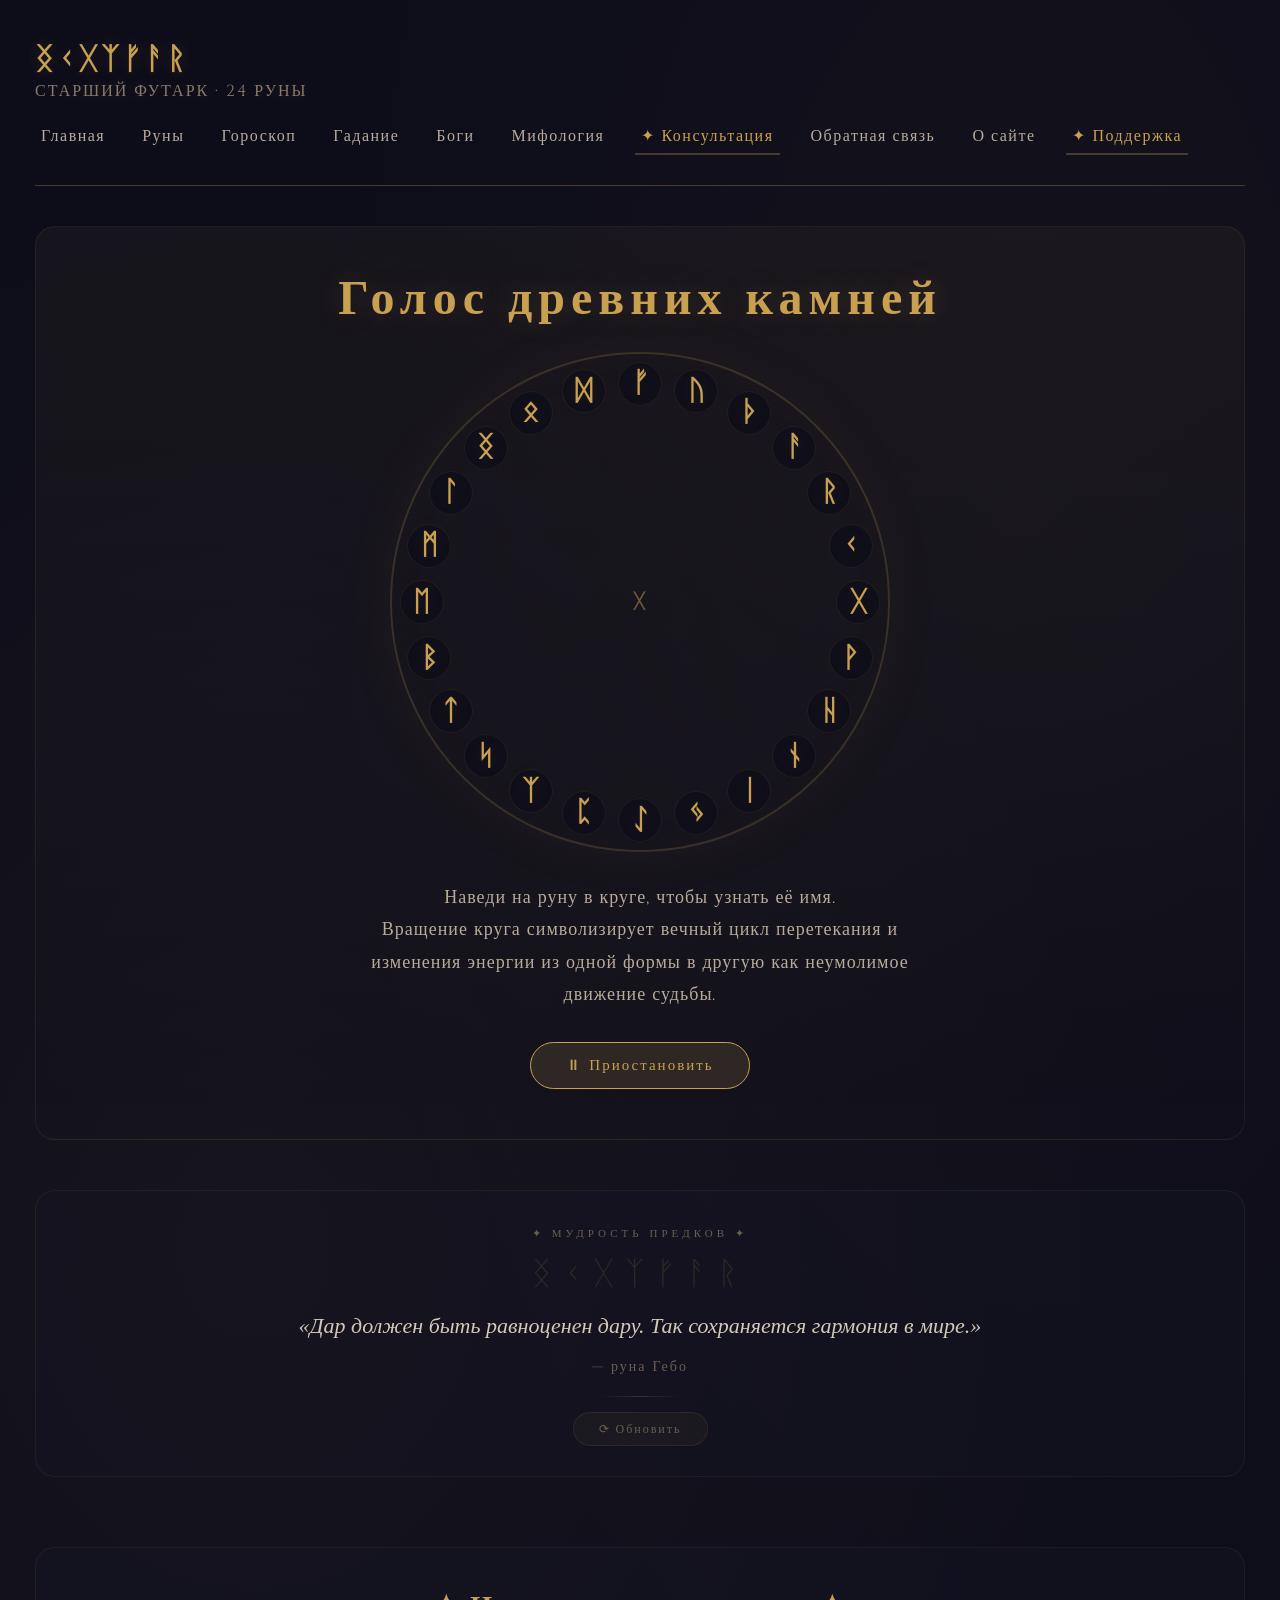
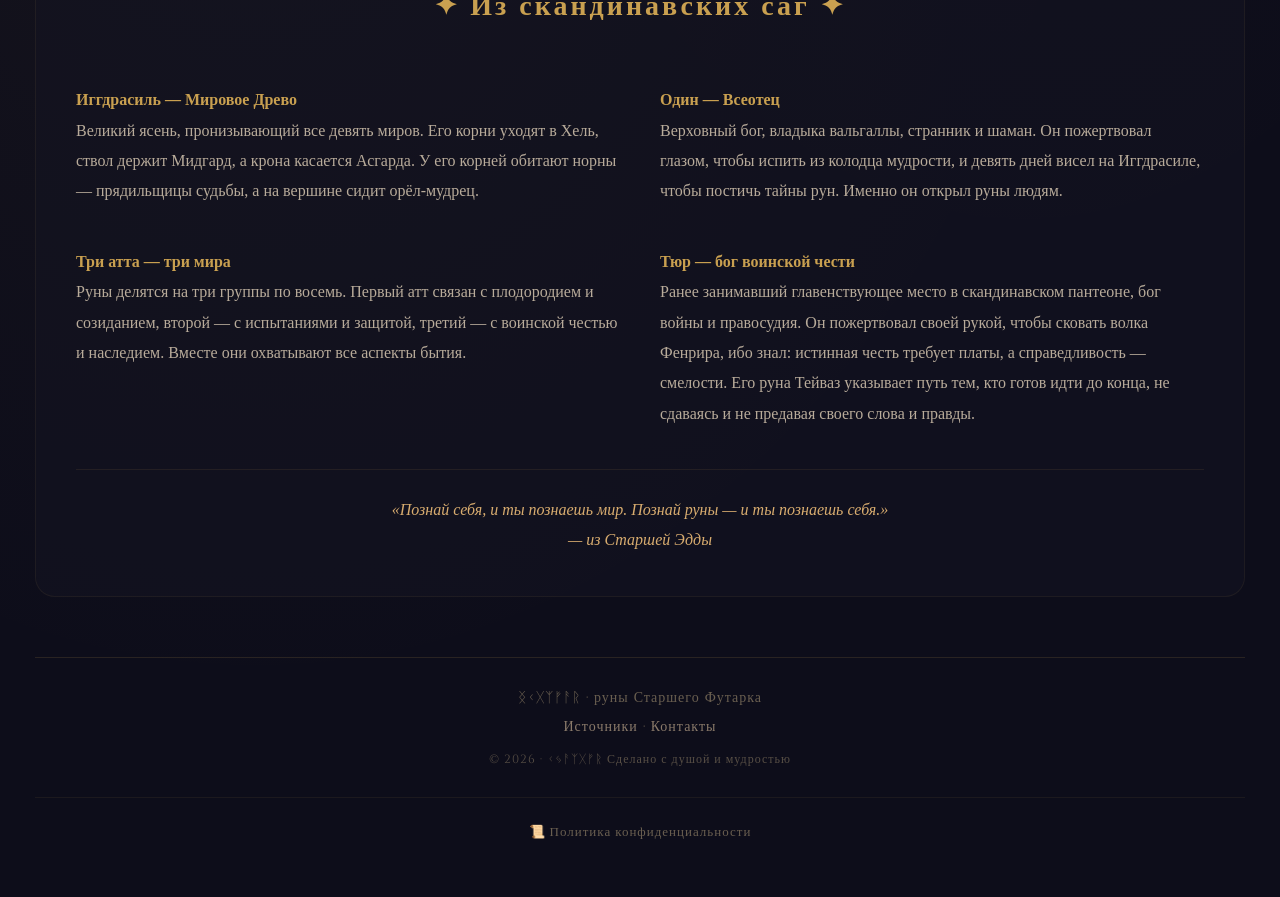
==== index.html @ d9a779d0 "Add files via upload" ====
<!DOCTYPE html>
<html lang="ru">
<head>
     <!-- ===== FAVICON: РУНА АНСУЗ В КРУГЕ ===== -->
    <link rel="icon" type="image/svg+xml" href="data:image/svg+xml,<svg xmlns='http://www.w3.org/2000/svg' viewBox='0 0 100 100'><circle cx='50' cy='50' r='45' fill='none' stroke='%23c9a050' stroke-width='3'/><text x='50' y='68' font-size='55' text-anchor='middle' fill='%23c9a050' font-weight='bold' font-family='serif'>ᚨ</text></svg>">
    <meta name="yandex-verification" content="3bbac91fb7c6c76a" />
    
    <meta charset="UTF-8">
    <meta name="viewport" content="width=device-width, initial-scale=1.0">
    <title>Руны Старшего Футарка | Скандинавская мифология</title>
    <link rel="manifest" href="/manifest.json">
    <meta name="theme-color" content="#c9a050">
    <meta name="apple-mobile-web-app-capable" content="yes">
    <meta name="apple-mobile-web-app-status-bar-style" content="black-translucent">
    <link href="https://fonts.googleapis.com/css2?family=Cinzel:wght@400;700&display=swap" rel="stylesheet">
    
    <!-- ===== ПОДКЛЮЧЕНИЕ ВНЕШНЕГО STYLE.CSS ===== -->
    <link rel="stylesheet" href="style.css">
    
    <style>
        /* ===== ДОПОЛНИТЕЛЬНЫЕ СТИЛИ ТОЛЬКО ДЛЯ ГЛАВНОЙ СТРАНИЦЫ ===== */
        
        /* ===== ГЕРОЙ С РУНИЧЕСКИМ КРУГОМ ===== */
        .hero {
            text-align: center;
            padding: 40px 20px 50px;
            background: linear-gradient(180deg, rgba(201, 160, 80, 0.05) 0%, transparent 100%);
            border-radius: 20px;
            margin-bottom: 50px;
            border: 1px solid rgba(201, 160, 80, 0.1);
        }

        .hero h1 {
            font-size: 48px;
            color: #c9a050;
            text-shadow: 0 0 30px rgba(201, 160, 80, 0.2);
            letter-spacing: 6px;
            margin-bottom: 10px;
        }

        .hero .subtitle {
            font-size: 18px;
            color: #b8ab9a;
            max-width: 600px;
            margin: 0 auto 30px;
            letter-spacing: 1px;
            line-height: 1.8;
        }

        /* ===== РУНИЧЕСКИЙ КРУГ ===== */
        .rune-circle-container {
            display: flex;
            justify-content: center;
            align-items: center;
            margin: 20px auto 30px;
            width: 100%;
            max-width: 500px;
            aspect-ratio: 1 / 1;
            position: relative;
        }

        .rune-circle {
            position: relative;
            width: 100%;
            height: 100%;
            border-radius: 50%;
            border: 2px solid rgba(201, 160, 80, 0.2);
            box-shadow: 0 0 60px rgba(201, 160, 80, 0.05), inset 0 0 60px rgba(201, 160, 80, 0.02);
            animation: rotateCircle 60s linear infinite;
        }

        .rune-circle .rune-item {
            position: absolute;
            font-size: 28px;
            color: #c9a050;
            text-shadow: 0 0 20px rgba(201, 160, 80, 0.15);
            width: 44px;
            height: 44px;
            display: flex;
            align-items: center;
            justify-content: center;
            font-weight: 700;
            background: rgba(13, 13, 26, 0.7);
            border-radius: 50%;
            border: 1px solid rgba(201, 160, 80, 0.1);
            transition: 0.4s;
            cursor: default;
            user-select: none;
            backdrop-filter: blur(2px);
        }

        .rune-circle .rune-item:hover {
            transform: scale(1.3);
            border-color: #c9a050;
            box-shadow: 0 0 30px rgba(201, 160, 80, 0.2);
            background: rgba(13, 13, 26, 0.9);
            z-index: 10;
        }

        .rune-circle .rune-item .tooltip {
            position: absolute;
            bottom: calc(100% + 12px);
            left: 50%;
            transform: translateX(-50%);
            background: rgba(13, 13, 26, 0.95);
            color: #c9a050;
            padding: 6px 14px;
            border-radius: 8px;
            font-size: 12px;
            font-family: 'Cinzel', serif;
            letter-spacing: 1px;
            white-space: nowrap;
            border: 1px solid rgba(201, 160, 80, 0.2);
            opacity: 0;
            pointer-events: none;
            transition: 0.3s;
        }

        .rune-circle .rune-item:hover .tooltip {
            opacity: 1;
        }

        @keyframes rotateCircle {
            from { transform: rotate(0deg); }
            to { transform: rotate(360deg); }
        }

        /* ===== ЦЕНТРАЛЬНЫЙ ЭЛЕМЕНТ КРУГА ===== */
        .circle-center {
            position: absolute;
            top: 50%;
            left: 50%;
            transform: translate(-50%, -50%);
            font-size: 20px;
            color: #c9a050;
            opacity: 0.5;
            letter-spacing: 2px;
            text-shadow: 0 0 30px rgba(201, 160, 80, 0.1);
            pointer-events: none;
            font-weight: 700;
            text-align: center;
            line-height: 1.4;
        }

        .circle-center small {
            display: block;
            font-size: 10px;
            opacity: 0.5;
            letter-spacing: 3px;
            font-weight: 400;
        }

        /* ===== КНОПКИ УПРАВЛЕНИЯ ===== */
        .circle-controls {
            display: flex;
            justify-content: center;
            gap: 20px;
            margin-top: 25px;
            flex-wrap: wrap;
        }

        .circle-controls button {
            background: rgba(201, 160, 80, 0.08);
            border: 1px solid rgba(201, 160, 80, 0.2);
            color: #c9a050;
            padding: 12px 35px;
            border-radius: 30px;
            font-family: 'Cinzel', serif;
            font-size: 15px;
            letter-spacing: 2px;
            cursor: pointer;
            transition: 0.3s;
        }

        .circle-controls button:hover {
            background: rgba(201, 160, 80, 0.15);
            border-color: #c9a050;
            box-shadow: 0 0 30px rgba(201, 160, 80, 0.05);
        }

        .circle-controls button.active {
            background: rgba(201, 160, 80, 0.15);
            border-color: #c9a050;
        }

        /* ===== ЗАГОЛОВКИ АТТОВ ===== */
        .att-title {
            text-align: center;
            color: #c9a050;
            font-size: 28px;
            letter-spacing: 8px;
            margin: 60px 0 30px;
            padding: 15px 0;
            border-top: 1px solid rgba(201, 160, 80, 0.1);
            border-bottom: 1px solid rgba(201, 160, 80, 0.1);
            text-transform: uppercase;
        }

        .att-title span {
            color: #6a5f50;
            font-size: 14px;
            letter-spacing: 3px;
            display: block;
            margin-top: 5px;
            font-weight: 400;
        }

        /* ===== СЕТКА РУН ===== */
        .rune-grid {
            display: grid;
            grid-template-columns: repeat(auto-fit, minmax(210px, 1fr));
            gap: 25px;
            margin: 20px 0 30px;
            align-items: stretch;
        }

        .rune-grid a {
            text-decoration: none;
            color: inherit;
            display: block;
        }

        .rune-card {
            background: rgba(30, 30, 50, 0.6);
            backdrop-filter: blur(5px);
            border: 1px solid rgba(201, 160, 80, 0.12);
            border-radius: 16px;
            padding: 22px 12px 25px;
            text-align: center;
            transition: 0.4s ease;
            cursor: default;
            box-shadow: 0 5px 20px rgba(0, 0, 0, 0.3);
            height: 100%;
            min-height: 280px;
            display: flex;
            flex-direction: column;
            align-items: center;
            justify-content: flex-start;
        }

        .rune-card:hover {
            transform: translateY(-8px);
            border-color: #c9a050;
            box-shadow: 0 15px 40px rgba(201, 160, 80, 0.15);
            background: rgba(40, 35, 45, 0.8);
        }

        .rune-card .symbol {
            font-size: 48px;
            color: #c9a050;
            display: block;
            margin-bottom: 10px;
            font-weight: 700;
            text-shadow: 0 0 20px rgba(201, 160, 80, 0.1);
            flex-shrink: 0;
        }

        .rune-card .name {
            font-size: 20px;
            font-weight: 700;
            color: #e8ddd0;
            margin-bottom: 6px;
            letter-spacing: 2px;
            flex-shrink: 0;
        }

        .rune-card .meaning {
            font-size: 13px;
            color: #a89988;
            line-height: 1.5;
            font-family: 'Georgia', serif;
            flex: 1;
            display: flex;
            flex-direction: column;
            justify-content: center;
        }

        .rune-card .meaning span {
            display: block;
            font-size: 11px;
            color: #c9a050;
            margin-top: 6px;
            letter-spacing: 1px;
            font-weight: 700;
            font-family: 'Cinzel', serif;
        }

        /* ===== РАЗДЕЛ О МИФОЛОГИИ ===== */
        .myth-section {
            display: grid;
            grid-template-columns: 1fr 1fr;
            gap: 40px;
            margin: 70px 0 40px;
            padding: 40px;
            background: rgba(20, 20, 35, 0.5);
            border-radius: 20px;
            border: 1px solid rgba(201, 160, 80, 0.08);
        }

        .myth-section h2 {
            font-size: 28px;
            color: #c9a050;
            letter-spacing: 3px;
            margin-bottom: 20px;
            grid-column: 1 / -1;
            text-align: center;
        }

        .myth-text {
            color: #b8ab9a;
            line-height: 1.9;
            font-size: 16px;
            font-family: 'Georgia', serif;
        }

        .myth-text strong {
            color: #c9a050;
        }

        .myth-text:last-of-type {
            grid-column: 1 / -1;
            text-align: center;
            color: #6a5f50;
            font-style: italic;
            border-top: 1px solid rgba(201, 160, 80, 0.1);
            padding-top: 25px;
        }

        /* ===== ПОДВАЛ ===== */
        footer {
            margin-top: 60px;
            padding: 30px 0 20px;
            border-top: 1px solid rgba(201, 160, 80, 0.15);
            text-align: center;
            color: #6a5f50;
            font-size: 14px;
            letter-spacing: 1px;
        }

        footer a {
            color: #8a7a6a;
            text-decoration: none;
            transition: 0.3s;
        }

        footer a:hover {
            color: #c9a050;
        }

        /* ===== ОБЩАЯ АДАПТАЦИЯ ===== */
        @media (max-width: 768px) {
            .hero h1 {
                font-size: 32px;
            }
            .rune-circle-container {
                max-width: 340px;
            }
            .rune-circle .rune-item {
                font-size: 20px;
                width: 34px;
                height: 34px;
            }
            .rune-circle .rune-item .tooltip {
                font-size: 10px;
                padding: 4px 10px;
            }
            .rune-grid {
                grid-template-columns: repeat(auto-fit, minmax(160px, 1fr));
                gap: 18px;
            }
            .rune-card .symbol {
                font-size: 38px;
            }
            .myth-section {
                grid-template-columns: 1fr;
                padding: 25px;
            }
            .att-title {
                font-size: 22px;
                letter-spacing: 4px;
            }
        }

        @media (max-width: 480px) {
            .hero h1 {
                font-size: 26px;
            }
            .rune-circle-container {
                max-width: 280px;
            }
            .rune-circle .rune-item {
                font-size: 16px;
                width: 28px;
                height: 28px;
            }
            .rune-grid {
                grid-template-columns: 1fr 1fr;
                gap: 12px;
            }
            .rune-card {
                padding: 16px 8px 18px;
                min-height: 200px;
            }
            .rune-card .symbol {
                font-size: 32px;
            }
            .rune-card .name {
                font-size: 16px;
            }
            .rune-card .meaning {
                font-size: 11px;
            }
            .att-title {
                font-size: 18px;
            }
        }
    </style>
</head>
<body>

    <div class="container">

        <!-- ===== ШАПКА С МЕНЮ ===== -->
        <header>
            <div class="logo">
                ᛝᚲᚷᛉᚠᚨᚱ
                <span>Старший Футарк · 24 руны</span>
            </div>
            <nav>
                <a href="index.html" class="main-link">
                    Главная
                    <span class="tooltip">
                        <span class="rune-icon">ᚱ</span>
                        <span class="highlight">Вернуться на главную</span><br>
                        Главная страница с руническим кругом
                    </span>
                </a>
                <a href="runes.html" class="runes-link">
                    Руны
                    <span class="tooltip">
                        <span class="rune-icon">ᚠ</span>
                        <span class="highlight">Все 24 руны Футарка</span><br>
                        Значения, символы и атты
                    </span>
                </a>
                <a href="rune-horoscope.html" class="horoscope-link">
                    Гороскоп
                    <span class="tooltip">
                        <span class="rune-icon">ᛃ</span>
                        <span class="highlight">Рунический гороскоп</span><br>
                        Предсказание по дате рождения
                    </span>
                </a>
                <a href="rune-divination.html" class="divination-link">
                    Гадание
                    <span class="tooltip">
                        <span class="rune-icon">ᛉ</span>
                        <span class="highlight">Онлайн-гадание на рунах</span><br>
                        Брось руны и узнай судьбу
                    </span>
                </a>
                <a href="gods.html" class="gods-link">
                    Боги
                    <span class="tooltip">
                        <span class="rune-icon">ᚨ</span>
                        <span class="highlight">Скандинавские боги</span><br>
                        Один, Тор, Локи, Фрейя и другие
                    </span>
                </a>
                <a href="mifolgi.html" class="myth-link">
                    Мифология
                    <span class="tooltip">
                        <span class="rune-icon">ᛝ</span>
                        <span class="highlight">Подробная страница</span><br>
                        Девять миров, руны и боги
                    </span>
                </a>
                <a href="consultation.html" class="support-link" style="color: #c9a050; border-bottom-color: rgba(201,160,80,0.3);">
                   ✦ Консультация 
                    <span class="tooltip">
                        <span class="rune-icon">ᚨ</span>
                        <span class="highlight">Консультация рунолога</span><br>
                        Помощь в вопросах жизни и судьбы
                    </span>
                </a>
                <a href="feedback.html" class="feedback-link">
                    Обратная связь
                    <span class="tooltip">
                        <span class="rune-icon">ᚨ</span>
                        <span class="highlight">Написать создателю</span><br>
                        Вопросы, идеи и поддержка
                    </span>
                </a>
                <a href="about.html" class="about-link">
                    О сайте
                    <span class="tooltip">
                        <span class="rune-icon">ᛉ</span>
                        <span class="highlight">О проекте</span><br>
                        Создатель, цели и поддержка
                    </span>
                </a>
                <a href="support.html" class="support-link" style="color: #c9a050; border-bottom-color: rgba(201,160,80,0.3);">
                    ✦ Поддержка
                    <span class="tooltip">
                        <span class="rune-icon">ᛉ</span>
                        <span class="highlight">Поддержать создателя</span><br>
                        Финансовая поддержка, информация об авторе
                    </span>
                </a>
            </nav>
        </header>

        <!-- ===== ГЕРОЙ С РУНИЧЕСКИМ КРУГОМ ===== -->
        <section class="hero">
            <h1>Голос древних камней</h1>
            <div class="rune-circle-container">
                <div class="rune-circle" id="runeCircle">
                    <div class="circle-center">ᚷ</div>
                </div>
            </div>

            <p class="subtitle">
                Наведи на руну в круге, чтобы узнать её имя.<br>
                Вращение круга символизирует вечный цикл перетекания и изменения энергии
                из одной формы в другую как неумолимое движение судьбы.
            </p>

            <div class="circle-controls">
                <button id="toggleRotation" class="active">⏸ Приостановить</button>
            </div>
        </section>

        <!-- ============================================================ -->
        <!-- ===== ЦИТАТА ДНЯ / МУДРОСТЬ ПРЕДКОВ ===== -->
        <!-- ============================================================ -->

        <section style="margin: 30px 0 40px;">
            <div style="
                background: rgba(20, 20, 35, 0.4);
                border: 1px solid rgba(201, 160, 80, 0.08);
                border-radius: 20px;
                padding: 35px 30px 30px;
                text-align: center;
                position: relative;
                overflow: hidden;
            ">
                <div style="position: absolute; top: -50px; right: -50px; font-size: 120px; color: rgba(201, 160, 80, 0.03); pointer-events: none; font-family: serif;">ᛉ</div>
                <div style="position: absolute; bottom: -30px; left: -30px; font-size: 80px; color: rgba(201, 160, 80, 0.03); pointer-events: none; font-family: serif;">ᚨ</div>

                <div style="color: #6a5f50; font-size: 11px; letter-spacing: 4px; margin-bottom: 12px; text-transform: uppercase;">✦ Мудрость предков ✦</div>
                <div style="font-size: 32px; color: rgba(201, 160, 80, 0.15); letter-spacing: 12px; margin-bottom: 10px;">ᛝᚲᚷᛉᚠᚨᚱ</div>

                <div id="dailyQuote" style="font-size: 22px; color: #d4c9b8; font-family: 'Georgia', serif; line-height: 1.8; font-style: italic; max-width: 750px; margin: 0 auto 12px;">
                    «Познай себя, и ты познаешь мир.»
                </div>
                <div style="font-size: 14px; color: #6a5f50; letter-spacing: 2px;" id="quoteAuthor">— из Старшей Эдды</div>

                <div style="margin: 20px auto 0; width: 80px; height: 1px; background: linear-gradient(90deg, transparent, rgba(201, 160, 80, 0.2), transparent);"></div>

                <button onclick="updateQuote()" style="margin-top: 15px; background: rgba(201, 160, 80, 0.05); border: 1px solid rgba(201, 160, 80, 0.1); border-radius: 30px; padding: 8px 25px; color: #6a5f50; font-size: 12px; letter-spacing: 2px; font-family: 'Cinzel', serif; cursor: pointer; transition: 0.3s;" onmouseover="this.style.borderColor='rgba(201,160,80,0.3)'; this.style.color='#b8ab9a';" onmouseout="this.style.borderColor='rgba(201,160,80,0.1)'; this.style.color='#6a5f50';">
                    ⟳ Обновить
                </button>
            </div>
        </section>

        <!-- ============================================================ -->
        <!-- ===== РАЗДЕЛ О МИФОЛОГИИ ===== -->
        <!-- ============================================================ -->

        <section class="myth-section" id="myth">
            <h2>✦ Из скандинавских саг ✦</h2>

            <div class="myth-text">
                <strong>Иггдрасиль — Мировое Древо</strong><br>
                Великий ясень, пронизывающий все девять миров. Его корни уходят в Хель, ствол держит Мидгард, а крона касается Асгарда. У его корней обитают норны — прядильщицы судьбы, а на вершине сидит орёл-мудрец.
            </div>

            <div class="myth-text">
                <strong>Один — Всеотец</strong><br>
                Верховный бог, владыка вальгаллы, странник и шаман. Он пожертвовал глазом, чтобы испить из колодца мудрости, и девять дней висел на Иггдрасиле, чтобы постичь тайны рун. Именно он открыл руны людям.
            </div>

            <div class="myth-text">
                <strong>Три атта — три мира</strong><br>
                Руны делятся на три группы по восемь. Первый атт связан с плодородием и созиданием, второй — с испытаниями и защитой, третий — с воинской честью и наследием. Вместе они охватывают все аспекты бытия.
            </div>

            <div class="myth-text">
                <strong>Тюр — бог воинской чести</strong><br>
                Ранее занимавший главенствующее место в скандинавском пантеоне, бог войны и правосудия. Он пожертвовал своей рукой, чтобы сковать волка Фенрира, ибо знал: истинная честь требует платы, а справедливость — смелости. Его руна Тейваз указывает путь тем, кто готов идти до конца, не сдаваясь и не предавая своего слова и правды.
            </div>

            <div class="myth-text" style="grid-column: 1 / -1; text-align: center; color: #d8ac6f; font-style: italic; border-top: 1px solid rgba(201, 160, 80, 0.1); padding-top: 25px;">
                «Познай себя, и ты познаешь мир. Познай руны — и ты познаешь себя.»<br>
                — из Старшей Эдды
            </div>
        </section>

        <!-- ===== ПОДВАЛ ===== -->
        <footer>
            <p>ᛝᚲᚷᛉᚠᚨᚱ · руны Старшего Футарка</p>
            <p style="margin-top: 10px;">
                <a href="#">Источники</a> ·
                <a href="https://t.me/FutharkRunes">Контакты</a>
            </p>
            <p style="margin-top: 15px; font-size: 12px; opacity: 0.8;">
                © 2026 · ᚲᛃᚨᛉᚷᚠᚱ Сделано с душой и мудростью
            </p>

<!-- ============================================================ -->
<!-- ===== ПОЛИТИКА КОНФИДЕНЦИАЛЬНОСТИ ===== -->
<!-- ============================================================ -->

<div style="margin-top: 30px; padding-top: 25px; border-top: 1px solid rgba(201, 160, 80, 0.08);">
    
    <div style="display: flex; justify-content: center; gap: 30px; flex-wrap: wrap; margin-bottom: 15px;">
        <a href="#" onclick="openPrivacyPolicy(); return false;" 
           style="color: #6a5f50; text-decoration: none; font-size: 13px; letter-spacing: 1px; transition: 0.3s; border-bottom: 1px solid transparent;"
           onmouseover="this.style.color='#c9a050'; this.style.borderBottomColor='rgba(201,160,80,0.3)';" 
           onmouseout="this.style.color='#6a5f50'; this.style.borderBottomColor='transparent';">
            📜 Политика конфиденциальности
        </a>
    </div>

    <!-- ===== МОДАЛЬНОЕ ОКНО С ПОЛИТИКОЙ ===== -->
    <div id="privacyModal" style="display: none; position: fixed; top: 0; left: 0; width: 100%; height: 100%; background: rgba(0,0,0,0.7); z-index: 1000; justify-content: center; align-items: center; backdrop-filter: blur(4px);">
        <div style="background: #1a1a2e; max-width: 700px; width: 90%; max-height: 80vh; overflow-y: auto; border-radius: 20px; padding: 40px 35px; border: 1px solid rgba(201, 160, 80, 0.15); box-shadow: 0 20px 60px rgba(0,0,0,0.6); position: relative;">
            
            <!-- Кнопка закрытия -->
            <button onclick="closePrivacyPolicy()" 
                    style="position: absolute; top: 15px; right: 20px; background: none; border: none; color: #6a5f50; font-size: 28px; cursor: pointer; transition: 0.3s; font-family: 'Georgia', serif;"
                    onmouseover="this.style.color='#c9a050';" 
                    onmouseout="this.style.color='#6a5f50';">✕</button>
            
            <!-- Заголовок -->
            <div style="text-align: center; margin-bottom: 25px;">
                <div style="font-size: 32px; color: #c9a050; letter-spacing: 4px; font-weight: 700; font-family: 'Cinzel', serif;">✦ Политика конфиденциальности ✦</div>
                <div style="width: 60px; height: 2px; background: rgba(201, 160, 80, 0.2); margin: 12px auto 0;"></div>
            </div>
            
            <!-- Текст политики -->
            <div style="color: #b8ab9a; font-family: 'Georgia', serif; font-size: 15px; line-height: 1.9; text-align: left;">
                
                <p style="margin-bottom: 16px;">
                    <strong style="color: #c9a050;">1. Общие положения</strong><br>
                    Настоящий сайт (далее — «Сайт») является <strong style="color: #d4c9b8;">познавательным ресурсом</strong>, посвящённым изучению рун Старшего Футарка, скандинавской мифологии и культурного наследия северных народов.
                </p>
                
                <p style="margin-bottom: 16px;">
                    <strong style="color: #c9a050;">2. Согласие с условиями</strong><br>
                    Используя данный Сайт, вы <strong style="color: #d4c9b8;">подтверждаете</strong>, что ознакомились с настоящей Политикой конфиденциальности и <strong style="color: #d4c9b8;">соглашаетесь</strong> с её условиями. Если вы не согласны с каким-либо из положений, пожалуйста, <strong style="color: #d4c9b8;">прекратите использование Сайта</strong>.
                </p>
                
                <p style="margin-bottom: 16px;">
                    <strong style="color: #c9a050;">3. Познавательный характер</strong><br>
                    Весь контент, представленный на Сайте, включая описания рун, их значений, мифологических сюжетов и практических рекомендаций, носит <strong style="color: #d4c9b8;">исключительно информационный и познавательный характер</strong>. Сайт не является руководством к действию и не заменяет профессиональные консультации в области психологии, медицины, юриспруденции или иных сферах.
                </p>
                
                <p style="margin-bottom: 16px;">
                    <strong style="color: #c9a050;">4. Ответственность пользователя</strong><br>
                    <strong style="color: #d4c9b8;">Вся ответственность</strong> за применение полученной на Сайте информации, включая любые решения, действия или последствия, лежит <strong style="color: #d4c9b8;">исключительно на посетителе (пользователе)</strong>. Администрация Сайта <strong style="color: #d4c9b8;">не несёт ответственности</strong> за любые убытки, ущерб или негативные последствия, возникшие в результате использования информации, опубликованной на Сайте.
                </p>
                
                <p style="margin-bottom: 16px;">
                    <strong style="color: #c9a050;">5. Использование рунических знаний</strong><br>
                    Рунические практики и знания, представленные на Сайте, основаны на исторических источниках и культурных традициях. Они <strong style="color: #d4c9b8;">не являются научно доказанными</strong> и не гарантируют каких-либо результатов. Использование этих знаний является <strong style="color: #d4c9b8;">личным выбором</strong> каждого посетителя.
                </p>
                
                <p style="margin-bottom: 16px;">
                    <strong style="color: #c9a050;">6. Сбор и обработка данных</strong><br>
                    Сайт не собирает, не хранит и не обрабатывает персональные данные пользователей, за исключением случаев, явно указанных на Сайте (например, формы обратной связи). При использовании форм связи вы добровольно предоставляете свои контактные данные.
                </p>
                
                <p style="margin-bottom: 16px;">
                    <strong style="color: #c9a050;">7. Изменения в политике</strong><br>
                    Администрация Сайта оставляет за собой право <strong style="color: #d4c9b8;">вносить изменения</strong> в настоящую Политику конфиденциальности без предварительного уведомления. Актуальная версия всегда доступна на этой странице. Рекомендуем периодически проверять её на предмет обновлений.
                </p>
                
                <p style="margin-bottom: 0; text-align: center; color: #6a5f50; font-size: 13px; border-top: 1px solid rgba(201, 160, 80, 0.06); padding-top: 18px;">
                    Последнее обновление: <strong style="color: #8a7a6a;">сентябрь 2026 года</strong>
                </p>
                
            </div>
            
            <!-- Кнопка закрытия внизу -->
            <div style="text-align: center; margin-top: 25px;">
                <button onclick="closePrivacyPolicy()" 
                        style="background: rgba(201, 160, 80, 0.08); border: 1px solid rgba(201, 160, 80, 0.15); border-radius: 30px; padding: 10px 35px; color: #c9a050; font-family: 'Cinzel', serif; font-size: 14px; letter-spacing: 2px; cursor: pointer; transition: 0.3s;"
                        onmouseover="this.style.background='rgba(201,160,80,0.18)'; this.style.borderColor='#c9a050';" 
                        onmouseout="this.style.background='rgba(201,160,80,0.08)'; this.style.borderColor='rgba(201,160,80,0.15)';">
                    ✦ Принимаю
                </button>
            </div>
            
        </div>
    </div>
    
</div>

<!-- ===== JAVASCRIPT ДЛЯ МОДАЛЬНОГО ОКНА ===== -->
<script>
    function openPrivacyPolicy() {
        document.getElementById('privacyModal').style.display = 'flex';
        document.body.style.overflow = 'hidden';
    }
    
    function closePrivacyPolicy() {
        document.getElementById('privacyModal').style.display = 'none';
        document.body.style.overflow = '';
    }
    
    // Закрытие по клику вне окна
    document.getElementById('privacyModal').addEventListener('click', function(e) {
        if (e.target === this) {
            closePrivacyPolicy();
        }
    });
    
    // Закрытие по клавише ESC
    document.addEventListener('keydown', function(e) {
        if (e.key === 'Escape') {
            closePrivacyPolicy();
        }
    });
</script>


        </footer>

    </div>

    <!-- ===== JAVASCRIPT ===== -->
    <script>
        const runes = [
            { symbol: 'ᚠ', name: 'Феху' },
            { symbol: 'ᚢ', name: 'Уруз' },
            { symbol: 'ᚦ', name: 'Турисаз' },
            { symbol: 'ᚨ', name: 'Ансуз' },
            { symbol: 'ᚱ', name: 'Райдо' },
            { symbol: 'ᚲ', name: 'Кеназ' },
            { symbol: 'ᚷ', name: 'Гебо' },
            { symbol: 'ᚹ', name: 'Вуньо' },
            { symbol: 'ᚺ', name: 'Хагалаз' },
            { symbol: 'ᚾ', name: 'Наутиз' },
            { symbol: 'ᛁ', name: 'Иса' },
            { symbol: 'ᛃ', name: 'Йера' },
            { symbol: 'ᛇ', name: 'Эйваз' },
            { symbol: 'ᛈ', name: 'Перто' },
            { symbol: 'ᛉ', name: 'Альгиз' },
            { symbol: 'ᛋ', name: 'Соулу' },
            { symbol: 'ᛏ', name: 'Тейваз' },
            { symbol: 'ᛒ', name: 'Беркана' },
            { symbol: 'ᛖ', name: 'Эхваз' },
            { symbol: 'ᛗ', name: 'Манназ' },
            { symbol: 'ᛚ', name: 'Лагуз' },
            { symbol: 'ᛝ', name: 'Ингуз' },
            { symbol: 'ᛟ', name: 'Отал' },
            { symbol: 'ᛞ', name: 'Дагаз' }
        ];

        const circle = document.getElementById('runeCircle');
        const total = runes.length;
        const radius = 44;

        runes.forEach((rune, index) => {
            const angle = (index / total) * 360;
            const radian = (angle - 90) * Math.PI / 180;
            const x = 50 + radius * Math.cos(radian);
            const y = 50 + radius * Math.sin(radian);

            const item = document.createElement('div');
            item.className = 'rune-item';
            item.style.left = `calc(${x}% - 22px)`;
            item.style.top = `calc(${y}% - 22px)`;
            item.textContent = rune.symbol;

            const tooltip = document.createElement('span');
            tooltip.className = 'tooltip';
            tooltip.textContent = rune.name;
            item.appendChild(tooltip);

            circle.appendChild(item);
        });

        let isRotating = true;
        const toggleBtn = document.getElementById('toggleRotation');

        toggleBtn.addEventListener('click', function() {
            isRotating = !isRotating;
            circle.style.animationPlayState = isRotating ? 'running' : 'paused';
            this.textContent = isRotating ? '⏸ Приостановить' : '▶ Вращать';
            this.classList.toggle('active');
        });

        window.addEventListener('load', function() {
            circle.style.animationPlayState = 'running';
        });

        // ============================================================
        // ===== ЦИТАТА ДНЯ =====
        // ============================================================

        if ('serviceWorker' in navigator) {
            navigator.serviceWorker.register('/sw.js')
                .then(() => console.log('✅ Service Worker зарегистрирован'))
                .catch(err => console.log('❌ Ошибка:', err));
        }

        const quotes = [
            { text: 'Познай себя, и ты познаешь мир. Познай руны — и ты познаешь себя.', author: 'из Старшей Эдды' },
            { text: 'Руны — это не предсказание судьбы, а подсказки на пути. Они показывают возможные дороги, но выбирать тебе.', author: 'скандинавская традиция' },
            { text: 'Умирают люди, умирают боги — но руны и память о них живут в тех, кто помнит.', author: 'из Старшей Эдды' },
            { text: 'Мудрость приходит к тем, кто умеет слушать тишину и слышать голос камней.', author: 'северная мудрость' },
            { text: 'Дар должен быть равноценен дару. Так сохраняется гармония в мире.', author: 'руна Гебо' },
            { text: 'Сила не в том, чтобы победить всех, а в том, чтобы не сдаваться, даже когда кажется, что всё потеряно.', author: 'скандинавская традиция' },
            { text: 'Ветер сдувает старые следы, но не уничтожает их — он превращает их в новые пути.', author: 'северная мудрость' },
            { text: 'Тот, кто слышит свой внутренний голос, никогда не попадёт в ловушку, поставленную другими.', author: 'руна Альгиз' },
            { text: 'Человек силён своими корнями. Помни своих предков, и ты никогда не потеряешь себя.', author: 'руна Манназ' },
            { text: 'Огонь — это свет во тьме. Зажги его, и ты увидишь путь, который искал.', author: 'руна Кеназ' },
            { text: 'Что посеешь, то и пожнёшь. Жди своего часа, и урожай придёт, когда придёт время.', author: 'руна Йера' },
            { text: 'После ночи всегда приходит рассвет. Свет приходит к тем, кто ждёт его с верой.', author: 'руна Дагаз' },
            { text: 'Честь дороже жизни. Сражайся за правду, даже если это стоит тебе всего.', author: 'руна Тейваз' },
            { text: 'Сила нужна тому, кто хочет победить, но ещё важнее — сила духа, чтобы не сдаться.', author: 'руна Уруз' },
            { text: 'Богатство — утешение для человека, но оно должно быть разделено, иначе принесёт лишь горе.', author: 'руна Феху' },
            { text: 'Лёд скрывает течение, но не останавливает его. Время тишины — это время роста.', author: 'руна Иса' }
        ];

        let currentQuoteIndex = -1;

        function getDailyQuote() {
            const today = new Date();
            const dayOfYear = Math.floor((today - new Date(today.getFullYear(), 0, 0)) / (1000 * 60 * 60 * 24));
            const index = dayOfYear % quotes.length;
            currentQuoteIndex = index;
            return quotes[index];
        }

        function updateDailyQuote() {
            const quote = getDailyQuote();
            document.getElementById('dailyQuote').textContent = `«${quote.text}»`;
            document.getElementById('quoteAuthor').textContent = `— ${quote.author}`;
        }

        function updateQuote() {
            let newIndex;
            do {
                newIndex = Math.floor(Math.random() * quotes.length);
            } while (newIndex === currentQuoteIndex && quotes.length > 1);
            currentQuoteIndex = newIndex;
            const quote = quotes[currentQuoteIndex];
            document.getElementById('dailyQuote').textContent = `«${quote.text}»`;
            document.getElementById('quoteAuthor').textContent = `— ${quote.author}`;
            
            const block = document.getElementById('dailyQuote').parentElement;
            if (block) {
                block.style.transition = 'opacity 0.3s ease';
                block.style.opacity = '0.5';
                setTimeout(() => {
                    block.style.opacity = '1';
                }, 100);
            }
        }

        updateDailyQuote();
    </script>



</body>
</html>
---- style.css ----
/* ============================================================
   ===== ОБЩИЕ СТИЛИ =====
   ============================================================ */

* {
    margin: 0;
    padding: 0;
    box-sizing: border-box;
}

body {
    font-family: 'Cinzel', 'Georgia', serif;
    background: #0d0d1a;
    color: #d4c9b8;
    min-height: 100vh;
    background-image:
        radial-gradient(ellipse at 20% 50%, rgba(201, 160, 80, 0.05) 0%, transparent 60%),
        radial-gradient(ellipse at 80% 20%, rgba(201, 160, 80, 0.03) 0%, transparent 50%);
    padding: 20px;
}

.container {
    max-width: 1300px;
    margin: 0 auto;
    padding: 0 15px;
}

/* ============================================================
   ===== ШАПКА =====
   ============================================================ */

header {
    display: flex;
    justify-content: space-between;
    align-items: center;
    padding: 20px 0 30px;
    border-bottom: 1px solid rgba(201, 160, 80, 0.3);
    margin-bottom: 40px;
    flex-wrap: wrap;
    gap: 15px;
}

.logo {
    font-size: 30px;
    font-weight: 700;
    color: #c9a050;
    letter-spacing: 4px;
    text-transform: uppercase;
    text-shadow: 0 0 15px rgba(201, 160, 80, 0.2);
}

.logo span {
    font-size: 16px;
    color: #8a7a6a;
    letter-spacing: 2px;
    display: block;
    font-weight: 400;
}

/* ============================================================
   ===== НАВИГАЦИЯ =====
   ============================================================ */

nav {
    display: flex;
    gap: 25px;
    flex-wrap: wrap;
    align-items: center;
    justify-content: flex-end;
}

nav a {
    color: #b8ab9a;
    text-decoration: none;
    font-size: 16px;
    letter-spacing: 1.5px;
    transition: 0.3s;
    border-bottom: 2px solid transparent;
    padding: 8px 6px 6px 6px;
    position: relative;
    white-space: nowrap;
    font-weight: 500;
}

nav a:hover {
    color: #c9a050;
    border-bottom-color: #c9a050;
}

/* ============================================================
   ===== ВЫДЕЛЕННАЯ КНОПКА "КОНСУЛЬТАЦИЯ" =====
   ============================================================ */

.consult-link-nav {
    color: #c9a050 !important;
    border-bottom-color: rgba(201, 160, 80, 0.3) !important;
    font-weight: 700 !important;
    background: rgba(201, 160, 80, 0.05);
    padding: 8px 12px 6px 12px !important;
    border-radius: 8px;
    border-bottom: 2px solid #c9a050 !important;
}

.consult-link-nav:hover {
    background: rgba(201, 160, 80, 0.12) !important;
    border-bottom-color: #c9a050 !important;
    box-shadow: 0 0 20px rgba(201, 160, 80, 0.05);
}

/* Ссылка "Поддержка" */
.support-link-nav {
    color: #f0d890 !important;
    border-bottom-color: rgba(232, 200, 90, 0.3) !important;
}

.support-link-nav:hover {
    color: #f5e5a0 !important;
    border-bottom-color: #e8c85a !important;
}

/* ============================================================
   ===== ВСПЛЫВАЮЩИЕ ПОДСКАЗКИ =====
   ============================================================ */

.main-link,
.runes-link,
.horoscope-link,
.divination-link,
.gods-link,
.myth-link,
.consult-link,
.feedback-link,
.about-link,
.support-link {
    position: relative;
    cursor: pointer;
}

.main-link .tooltip,
.runes-link .tooltip,
.horoscope-link .tooltip,
.divination-link .tooltip,
.gods-link .tooltip,
.myth-link .tooltip,
.consult-link .tooltip,
.feedback-link .tooltip,
.about-link .tooltip,
.support-link .tooltip {
    visibility: hidden;
    opacity: 0;
    width: 230px;
    background: rgba(20, 20, 35, 0.95);
    color: #d4c9b8;
    text-align: center;
    padding: 14px 18px;
    border-radius: 12px;
    border: 1px solid rgba(201, 160, 80, 0.2);
    font-family: 'Georgia', serif;
    font-size: 14px;
    line-height: 1.6;
    letter-spacing: 0.5px;
    position: absolute;
    top: calc(100% + 18px);
    left: 50%;
    transform: translateX(-50%) translateY(-5px);
    transition: opacity 0.3s ease, visibility 0.3s ease, transform 0.3s ease;
    box-shadow: 0 10px 40px rgba(0, 0, 0, 0.4);
    z-index: 100;
    pointer-events: none;
    white-space: normal;
}

.main-link .tooltip::after,
.runes-link .tooltip::after,
.horoscope-link .tooltip::after,
.divination-link .tooltip::after,
.gods-link .tooltip::after,
.myth-link .tooltip::after,
.consult-link .tooltip::after,
.feedback-link .tooltip::after,
.about-link .tooltip::after,
.support-link .tooltip::after {
    content: '';
    position: absolute;
    bottom: 100%;
    left: 50%;
    transform: translateX(-50%);
    border: 8px solid transparent;
    border-bottom-color: rgba(201, 160, 80, 0.2);
}

.main-link:hover .tooltip,
.runes-link:hover .tooltip,
.horoscope-link:hover .tooltip,
.divination-link:hover .tooltip,
.gods-link:hover .tooltip,
.myth-link:hover .tooltip,
.consult-link:hover .tooltip,
.feedback-link:hover .tooltip,
.about-link:hover .tooltip,
.support-link:hover .tooltip {
    visibility: visible;
    opacity: 1;
    transform: translateX(-50%) translateY(0);
}

.main-link .tooltip .highlight,
.runes-link .tooltip .highlight,
.horoscope-link .tooltip .highlight,
.divination-link .tooltip .highlight,
.gods-link .tooltip .highlight,
.myth-link .tooltip .highlight,
.consult-link .tooltip .highlight,
.feedback-link .tooltip .highlight,
.about-link .tooltip .highlight,
.support-link .tooltip .highlight {
    color: #e8c85a;
    font-weight: 700;
    font-family: 'Cinzel', serif;
}

.main-link .tooltip .rune-icon,
.runes-link .tooltip .rune-icon,
.horoscope-link .tooltip .rune-icon,
.divination-link .tooltip .rune-icon,
.gods-link .tooltip .rune-icon,
.myth-link .tooltip .rune-icon,
.consult-link .tooltip .rune-icon,
.feedback-link .tooltip .rune-icon,
.about-link .tooltip .rune-icon,
.support-link .tooltip .rune-icon {
    color: #e8c85a;
    font-size: 20px;
    display: block;
    margin-bottom: 4px;
}

/* ============================================================
   ===== АДАПТАЦИЯ НАВИГАЦИИ =====
   ============================================================ */

@media (max-width: 1100px) {
    nav {
        gap: 18px;
    }
    nav a {
        font-size: 14px;
        padding: 6px 4px 4px 4px;
    }
}

@media (max-width: 900px) {
    nav {
        gap: 14px;
    }
    nav a {
        font-size: 13px;
        letter-spacing: 1px;
        padding: 6px 3px 4px 3px;
    }
    .main-link .tooltip,
    .runes-link .tooltip,
    .horoscope-link .tooltip,
    .divination-link .tooltip,
    .gods-link .tooltip,
    .myth-link .tooltip,
    .consult-link .tooltip,
    .feedback-link .tooltip,
    .about-link .tooltip,
    .support-link .tooltip {
        width: 200px;
        font-size: 13px;
        padding: 12px 14px;
        top: calc(100% + 14px);
    }
}

@media (max-width: 768px) {
    header {
        flex-direction: column;
        text-align: center;
    }
    nav {
        justify-content: center;
        gap: 12px 16px;
    }
    nav a {
        font-size: 14px;
        letter-spacing: 1px;
        padding: 6px 4px;
        border-bottom-width: 2px;
    }
    .main-link .tooltip,
    .runes-link .tooltip,
    .horoscope-link .tooltip,
    .divination-link .tooltip,
    .gods-link .tooltip,
    .myth-link .tooltip,
    .consult-link .tooltip,
    .feedback-link .tooltip,
    .about-link .tooltip,
    .support-link .tooltip {
        width: 200px;
        font-size: 13px;
        padding: 12px 14px;
        top: calc(100% + 12px);
    }
    .main-link .tooltip .rune-icon,
    .runes-link .tooltip .rune-icon,
    .horoscope-link .tooltip .rune-icon,
    .divination-link .tooltip .rune-icon,
    .gods-link .tooltip .rune-icon,
    .myth-link .tooltip .rune-icon,
    .consult-link .tooltip .rune-icon,
    .feedback-link .tooltip .rune-icon,
    .about-link .tooltip .rune-icon,
    .support-link .tooltip .rune-icon {
        font-size: 18px;
    }
    .consult-link-nav {
        padding: 6px 8px 4px 8px !important;
        font-size: 13px !important;
    }
}

@media (max-width: 480px) {
    nav {
        gap: 8px 10px;
    }
    nav a {
        font-size: 12px;
        letter-spacing: 0.5px;
        padding: 5px 3px;
    }
    .main-link .tooltip,
    .runes-link .tooltip,
    .horoscope-link .tooltip,
    .divination-link .tooltip,
    .gods-link .tooltip,
    .myth-link .tooltip,
    .consult-link .tooltip,
    .feedback-link .tooltip,
    .about-link .tooltip,
    .support-link .tooltip {
        width: 160px;
        font-size: 11px;
        padding: 10px 12px;
        top: calc(100% + 10px);
    }
    .consult-link-nav {
        padding: 5px 6px 3px 6px !important;
        font-size: 11px !important;
    }
}

/* ============================================================
   ===== ГЕРОЙ (ГЛАВНАЯ СТРАНИЦА) =====
   ============================================================ */

.hero {
    text-align: center;
    padding: 60px 20px 70px;
    background: linear-gradient(180deg, rgba(201, 160, 80, 0.05) 0%, transparent 100%);
    border-radius: 20px;
    margin-bottom: 50px;
    border: 1px solid rgba(201, 160, 80, 0.1);
}

.hero h1 {
    font-size: 48px;
    color: #c9a050;
    text-shadow: 0 0 30px rgba(201, 160, 80, 0.2);
    letter-spacing: 6px;
    margin-bottom: 10px;
}

.hero .subtitle {
    font-size: 15px;
    color: #b8ab9a;
    max-width: 700px;
    margin: 0 auto 10px;
    letter-spacing: 1px;
    line-height: 1.8;
}

.hero .rune-symbol {
    font-size: 60px;
    display: block;
    margin-bottom: 20px;
    color: #c9a050;
    opacity: 0.6;
    letter-spacing: 20px;
}

/* ============================================================
   ===== ЗАГОЛОВКИ АТТОВ =====
   ============================================================ */

.att-title {
    text-align: center;
    color: #c9a050;
    font-size: 28px;
    letter-spacing: 8px;
    margin: 60px 0 30px;
    padding: 15px 0;
    border-top: 1px solid rgba(201, 160, 80, 0.1);
    border-bottom: 1px solid rgba(201, 160, 80, 0.1);
    text-transform: uppercase;
}

.att-title span {
    color: #6a5f50;
    font-size: 14px;
    letter-spacing: 3px;
    display: block;
    margin-top: 5px;
    font-weight: 400;
}

/* ============================================================
   ===== СЕТКА РУН =====
   ============================================================ */

.rune-grid {
    display: grid;
    grid-template-columns: repeat(auto-fit, minmax(200px, 1fr));
    gap: 25px;
    margin: 20px 0 30px;
    align-items: stretch;
}

.rune-grid a {
    text-decoration: none;
    color: inherit;
    display: block;
}

.rune-card {
    background: rgba(30, 30, 50, 0.6);
    backdrop-filter: blur(5px);
    border: 1px solid rgba(201, 160, 80, 0.12);
    border-radius: 16px;
    padding: 22px 12px 20px;
    text-align: center;
    transition: 0.4s ease;
    cursor: default;
    box-shadow: 0 5px 20px rgba(0, 0, 0, 0.3);
    height: 100%;
    min-height: 280px;
    display: flex;
    flex-direction: column;
    align-items: center;
    justify-content: flex-start;
}

.rune-card:hover {
    transform: translateY(-8px);
    border-color: #c9a050;
    box-shadow: 0 15px 40px rgba(201, 160, 80, 0.15);
    background: rgba(40, 35, 45, 0.8);
}

.rune-card .symbol {
    font-size: 48px;
    color: #c9a050;
    display: block;
    margin-bottom: 8px;
    font-weight: 700;
    text-shadow: 0 0 20px rgba(201, 160, 80, 0.1);
    flex-shrink: 0;
}

.rune-card .name {
    font-size: 20px;
    font-weight: 700;
    color: #e8ddd0;
    margin-bottom: 6px;
    letter-spacing: 2px;
    flex-shrink: 0;
}

.rune-card .meaning {
    font-size: 13px;
    color: #a89988;
    line-height: 1.5;
    font-family: 'Georgia', serif;
    flex: 1;
    display: flex;
    flex-direction: column;
    justify-content: center;
}

.rune-card .meaning span {
    display: block;
    font-size: 11px;
    color: #c9a050;
    margin-top: 6px;
    letter-spacing: 1px;
    font-weight: 700;
    font-family: 'Cinzel', serif;
}

/* ============================================================
   ===== СТРАНИЦА РУНЫ (ДЕТАЛЬНАЯ) =====
   ============================================================ */

.rune-page {
    background: rgba(20, 20, 35, 0.6);
    border-radius: 24px;
    padding: 50px 45px;
    border: 1px solid rgba(201, 160, 80, 0.12);
    margin-bottom: 40px;
}

.rune-header {
    text-align: center;
    margin-bottom: 40px;
}

.rune-header .symbol {
    font-size: 100px;
    color: #c9a050;
    display: block;
    text-shadow: 0 0 50px rgba(201, 160, 80, 0.15);
    margin-bottom: 10px;
}

.rune-header .name {
    font-size: 42px;
    font-weight: 700;
    color: #e8ddd0;
    letter-spacing: 6px;
}

.rune-header .name-en {
    font-size: 18px;
    color: #6a5f50;
    letter-spacing: 4px;
    margin-top: 5px;
}

.rune-header .att {
    display: inline-block;
    margin-top: 15px;
    padding: 6px 25px;
    border: 1px solid rgba(201, 160, 80, 0.25);
    border-radius: 30px;
    font-size: 12px;
    color: #c9a050;
    letter-spacing: 3px;
}

/* ===== ДЕТАЛЬНОЕ ОПИСАНИЕ ===== */

.rune-details {
    display: grid;
    grid-template-columns: 1fr 1fr;
    gap: 30px;
    margin: 30px 0 40px;
}

.detail-block {
    background: rgba(255, 255, 255, 0.02);
    border-radius: 16px;
    padding: 25px 20px;
    border: 1px solid rgba(201, 160, 80, 0.06);
}

.detail-block h3 {
    color: #c9a050;
    font-size: 16px;
    letter-spacing: 3px;
    margin-bottom: 12px;
    text-transform: uppercase;
}

.detail-block p {
    color: #b8ab9a;
    font-size: 15px;
    line-height: 1.9;
    font-family: 'Georgia', serif;
}

.detail-block ul {
    list-style: none;
    padding: 0;
}

.detail-block ul li {
    color: #b8ab9a;
    font-size: 14px;
    line-height: 1.8;
    padding: 6px 0 6px 20px;
    border-bottom: 1px solid rgba(201, 160, 80, 0.05);
    position: relative;
}

.detail-block ul li::before {
    content: "✦";
    color: #c9a050;
    position: absolute;
    left: 0;
    font-size: 10px;
}

/* ============================================================
   ===== НАВИГАЦИЯ ПО РУНАМ =====
   ============================================================ */

.rune-nav {
    display: flex;
    justify-content: space-between;
    align-items: center;
    margin-top: 40px;
    padding-top: 30px;
    border-top: 1px solid rgba(201, 160, 80, 0.1);
}

.rune-nav a {
    color: #c9a050;
    text-decoration: none;
    font-size: 14px;
    letter-spacing: 2px;
    transition: 0.3s;
    padding: 8px 20px;
    border: 1px solid rgba(201, 160, 80, 0.15);
    border-radius: 30px;
}

.rune-nav a:hover {
    background: rgba(201, 160, 80, 0.1);
    border-color: #c9a050;
}

.rune-nav .back-link {
    border-color: transparent;
    color: #6a5f50;
}

.rune-nav .back-link:hover {
    border-color: rgba(201, 160, 80, 0.2);
    color: #c9a050;
}

/* ============================================================
   ===== РАЗДЕЛ МИФОЛОГИИ =====
   ============================================================ */

.myth-section {
    display: grid;
    grid-template-columns: 1fr 1fr;
    gap: 40px;
    margin: 70px 0 40px;
    padding: 40px;
    background: rgba(20, 20, 35, 0.5);
    border-radius: 20px;
    border: 1px solid rgba(201, 160, 80, 0.08);
}

.myth-section h2 {
    font-size: 28px;
    color: #c9a050;
    letter-spacing: 3px;
    margin-bottom: 20px;
    grid-column: 1 / -1;
    text-align: center;
}

.myth-text {
    color: #b8ab9a;
    line-height: 1.9;
    font-size: 16px;
    font-family: 'Georgia', serif;
}

.myth-text strong {
    color: #c9a050;
}

.myth-text:last-of-type {
    grid-column: 1 / -1;
    text-align: center;
    color: #6a5f50;
    font-style: italic;
    border-top: 1px solid rgba(201, 160, 80, 0.1);
    padding-top: 25px;
}

/* ============================================================
   ===== ПОДВАЛ =====
   ============================================================ */

footer {
    margin-top: 40px;
    padding: 30px 0 20px;
    border-top: 1px solid rgba(201, 160, 80, 0.15);
    text-align: center;
    color: #6a5f50;
    font-size: 13px;
    letter-spacing: 1px;
}

footer a {
    color: #8a7a6a;
    text-decoration: none;
    transition: 0.3s;
}

footer a:hover {
    color: #c9a050;
}

/* ============================================================
   ===== СТРАНИЦА ПОДДЕРЖКИ =====
   ============================================================ */

.support-page {
    padding: 40px 20px;
    max-width: 1000px;
    margin: 0 auto;
}

.support-page h1 {
    font-size: 38px;
    color: #c9a050;
    letter-spacing: 4px;
    text-align: center;
    margin-bottom: 15px;
}

.support-page .subtitle {
    text-align: center;
    color: #b8ab9a;
    font-size: 16px;
    font-family: 'Georgia', serif;
    margin-bottom: 35px;
    line-height: 1.8;
}

.support-hero {
    background: rgba(20, 20, 35, 0.5);
    border: 1px solid rgba(201, 160, 80, 0.08);
    border-radius: 20px;
    padding: 40px 35px;
    margin-bottom: 40px;
    display: grid;
    grid-template-columns: 1fr 1fr;
    gap: 40px;
    align-items: center;
}

.support-hero .left .rune-big {
    font-size: 72px;
    color: #c9a050;
    display: block;
    text-shadow: 0 0 40px rgba(201, 160, 80, 0.15);
    margin-bottom: 10px;
}

.support-hero .left h2 {
    font-size: 28px;
    color: #e8ddd0;
    letter-spacing: 2px;
    margin-bottom: 12px;
}

.support-hero .left p {
    color: #b8ab9a;
    font-size: 16px;
    font-family: 'Georgia', serif;
    line-height: 1.8;
}

.support-hero .right {
    text-align: center;
    background: rgba(201, 160, 80, 0.05);
    border-radius: 16px;
    padding: 30px 20px;
    border: 1px solid rgba(201, 160, 80, 0.1);
}

.support-hero .right .heart {
    font-size: 48px;
    display: block;
    margin-bottom: 8px;
}

.support-hero .right .text {
    color: #b8ab9a;
    font-size: 14px;
    font-family: 'Georgia', serif;
    line-height: 1.7;
}

.donate-block {
    background: rgba(20, 20, 35, 0.4);
    border: 1px solid rgba(201, 160, 80, 0.08);
    border-radius: 20px;
    padding: 35px 30px;
    margin-bottom: 40px;
    text-align: center;
}

.donate-block h2 {
    color: #c9a050;
    font-size: 26px;
    letter-spacing: 3px;
    margin-bottom: 10px;
}

.donate-block p {
    color: #b8ab9a;
    font-size: 15px;
    font-family: 'Georgia', serif;
    line-height: 1.8;
    max-width: 700px;
    margin: 0 auto 25px;
}

.donate-buttons {
    display: flex;
    justify-content: center;
    gap: 20px;
    flex-wrap: wrap;
}

.donate-buttons a {
    display: inline-block;
    padding: 14px 40px;
    border-radius: 30px;
    text-decoration: none;
    font-family: 'Cinzel', serif;
    font-size: 15px;
    letter-spacing: 2px;
    transition: 0.3s;
    border: 1px solid rgba(201, 160, 80, 0.2);
    background: rgba(201, 160, 80, 0.08);
    color: #e8c85a;
}

.donate-buttons a:hover {
    background: rgba(201, 160, 80, 0.2);
    border-color: #c9a050;
    transform: translateY(-4px);
    box-shadow: 0 10px 30px rgba(201, 160, 80, 0.1);
}

.donate-buttons a .icon {
    margin-right: 8px;
}

.creator-block {
    background: rgba(20, 20, 35, 0.3);
    border: 1px solid rgba(201, 160, 80, 0.06);
    border-radius: 20px;
    padding: 35px 30px;
    margin-bottom: 40px;
    display: grid;
    grid-template-columns: 1fr 1fr;
    gap: 30px;
}

.creator-block h2 {
    color: #c9a050;
    font-size: 24px;
    letter-spacing: 2px;
    grid-column: 1 / -1;
    text-align: center;
    margin-bottom: 5px;
}

.creator-block .text p {
    color: #b8ab9a;
    font-size: 15px;
    font-family: 'Georgia', serif;
    line-height: 1.9;
    margin-bottom: 12px;
}

.creator-block .text .highlight {
    color: #c9a050;
    font-weight: 700;
}

.creator-block .badges {
    display: flex;
    flex-direction: column;
    gap: 10px;
    justify-content: center;
}

.creator-block .badges .badge {
    background: rgba(201, 160, 80, 0.06);
    border: 1px solid rgba(201, 160, 80, 0.1);
    border-radius: 12px;
    padding: 12px 18px;
    text-align: center;
    color: #b8ab9a;
    font-size: 14px;
    font-family: 'Georgia', serif;
}

.creator-block .badges .badge .num {
    color: #c9a050;
    font-weight: 700;
    font-size: 18px;
    font-family: 'Cinzel', serif;
}

.social-block {
    text-align: center;
    margin-bottom: 30px;
    padding: 30px;
    background: rgba(20, 20, 35, 0.3);
    border: 1px solid rgba(201, 160, 80, 0.06);
    border-radius: 20px;
}

.social-block h3 {
    color: #c9a050;
    font-size: 20px;
    letter-spacing: 2px;
    margin-bottom: 12px;
}

.social-block p {
    color: #b8ab9a;
    font-size: 14px;
    font-family: 'Georgia', serif;
    margin-bottom: 18px;
}

.social-links {
    display: flex;
    justify-content: center;
    gap: 20px;
    flex-wrap: wrap;
}

.social-links a {
    display: inline-flex;
    align-items: center;
    gap: 10px;
    padding: 12px 28px;
    border-radius: 30px;
    text-decoration: none;
    font-family: 'Cinzel', serif;
    font-size: 14px;
    letter-spacing: 1px;
    transition: 0.3s;
}

.social-links .tg {
    background: #0088cc;
    color: white;
    border: 1px solid #0088cc;
}

.social-links .tg:hover {
    background: #006699;
    transform: translateY(-3px);
    box-shadow: 0 10px 30px rgba(0, 136, 204, 0.3);
}

.social-links .yt {
    background: #ff0000;
    color: white;
    border: 1px solid #ff0000;
}

.social-links .yt:hover {
    background: #cc0000;
    transform: translateY(-3px);
    box-shadow: 0 10px 30px rgba(255, 0, 0, 0.3);
}

.rune-signature {
    text-align: center;
    font-size: 28px;
    letter-spacing: 8px;
    color: #c9a050;
    opacity: 0.3;
    margin: 20px 0 10px;
}

/* ============================================================
   ===== АДАПТАЦИЯ СТРАНИЦЫ ПОДДЕРЖКИ =====
   ============================================================ */

@media (max-width: 992px) {
    .support-hero {
        grid-template-columns: 1fr;
        gap: 25px;
    }
    .creator-block {
        grid-template-columns: 1fr;
    }
    .creator-block .badges {
        flex-direction: row;
        flex-wrap: wrap;
        justify-content: center;
    }
    .creator-block .badges .badge {
        flex: 1;
        min-width: 150px;
    }
}

@media (max-width: 768px) {
    .support-page h1 {
        font-size: 28px;
    }
    .support-hero {
        padding: 25px 20px;
    }
    .support-hero .left .rune-big {
        font-size: 48px;
    }
    .support-hero .left h2 {
        font-size: 22px;
    }
    .donate-block {
        padding: 25px 20px;
    }
    .donate-block h2 {
        font-size: 22px;
    }
    .creator-block {
        padding: 25px 20px;
    }
    .creator-block h2 {
        font-size: 20px;
    }
    .social-links a {
        padding: 10px 20px;
        font-size: 12px;
    }
    .donate-buttons a {
        padding: 12px 25px;
        font-size: 13px;
    }
}

@media (max-width: 480px) {
    .support-page h1 {
        font-size: 22px;
    }
    .donate-buttons {
        flex-direction: column;
        align-items: center;
    }
    .donate-buttons a {
        width: 100%;
        text-align: center;
        padding: 12px 20px;
        font-size: 13px;
    }
    .social-links {
        flex-direction: column;
        align-items: center;
    }
    .social-links a {
        width: 100%;
        justify-content: center;
    }
    .creator-block .badges .badge {
        min-width: 100%;
    }
    .support-hero .left .rune-big {
        font-size: 36px;
    }
    .support-hero .left h2 {
        font-size: 18px;
    }
    .support-hero .right .heart {
        font-size: 36px;
    }
    .donate-block h2 {
        font-size: 18px;
    }
}

/* ============================================================
   ===== ОБЩАЯ АДАПТАЦИЯ =====
   ============================================================ */

@media (max-width: 768px) {
    .hero h1 {
        font-size: 32px;
    }
    .rune-grid {
        grid-template-columns: repeat(auto-fit, minmax(160px, 1fr));
        gap: 18px;
    }
    .rune-card .symbol {
        font-size: 38px;
    }
    .rune-page {
        padding: 30px 20px;
    }
    .rune-header .symbol {
        font-size: 72px;
    }
    .rune-header .name {
        font-size: 30px;
    }
    .rune-details {
        grid-template-columns: 1fr;
        gap: 20px;
    }
    .rune-nav {
        flex-direction: column;
        gap: 15px;
    }
    .myth-section {
        grid-template-columns: 1fr;
        padding: 25px;
    }
    .att-title {
        font-size: 22px;
        letter-spacing: 4px;
    }
}

@media (max-width: 480px) {
    .hero h1 {
        font-size: 26px;
    }
    .rune-grid {
        grid-template-columns: 1fr 1fr;
        gap: 12px;
    }
    .rune-card {
        padding: 16px 8px 18px;
        min-height: 200px;
    }
    .rune-card .symbol {
        font-size: 32px;
    }
    .rune-card .name {
        font-size: 16px;
    }
    .rune-card .meaning {
        font-size: 11px;
    }
    .rune-header .symbol {
        font-size: 56px;
    }
    .rune-header .name {
        font-size: 24px;
        letter-spacing: 3px;
    }
    .rune-page {
        padding: 20px 15px;
    }
    .detail-block {
        padding: 18px 15px;
    }
    .att-title {
        font-size: 18px;
    }
    .myth-section {
        padding: 20px;
    }
}
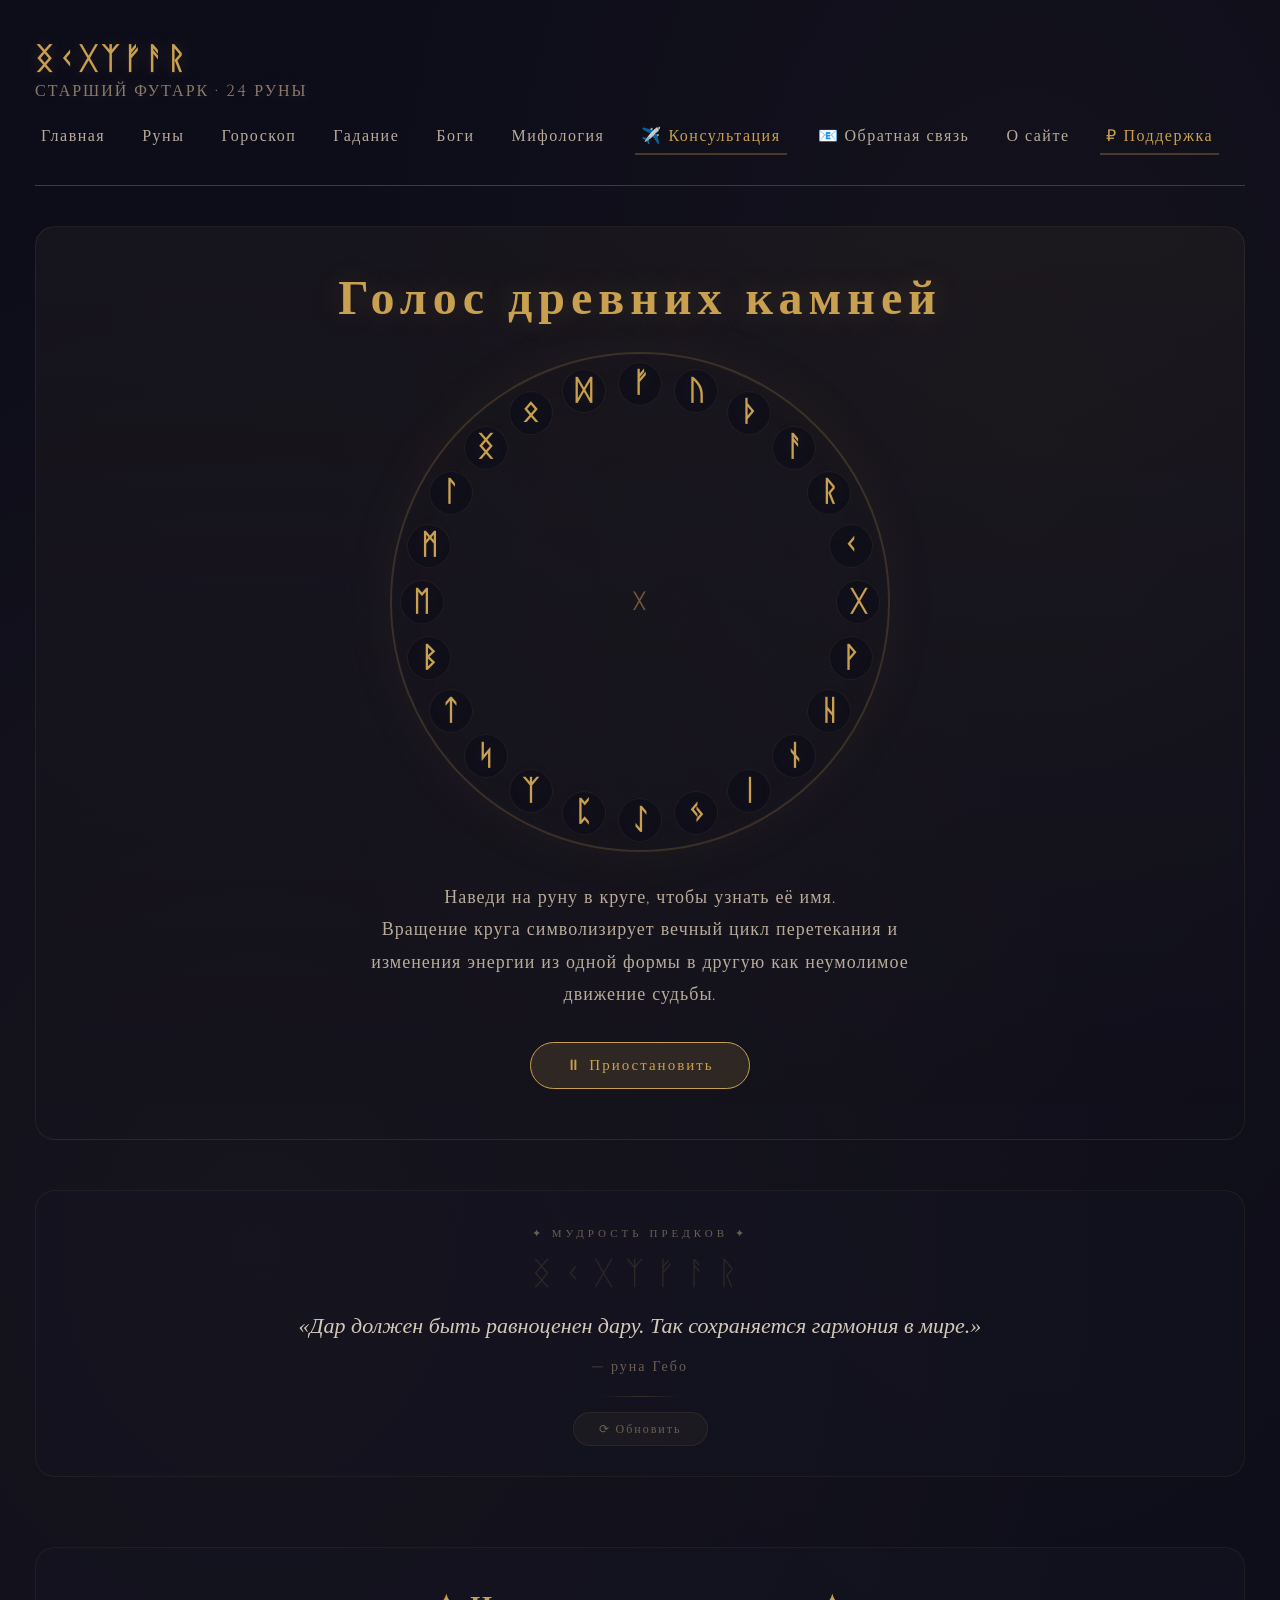
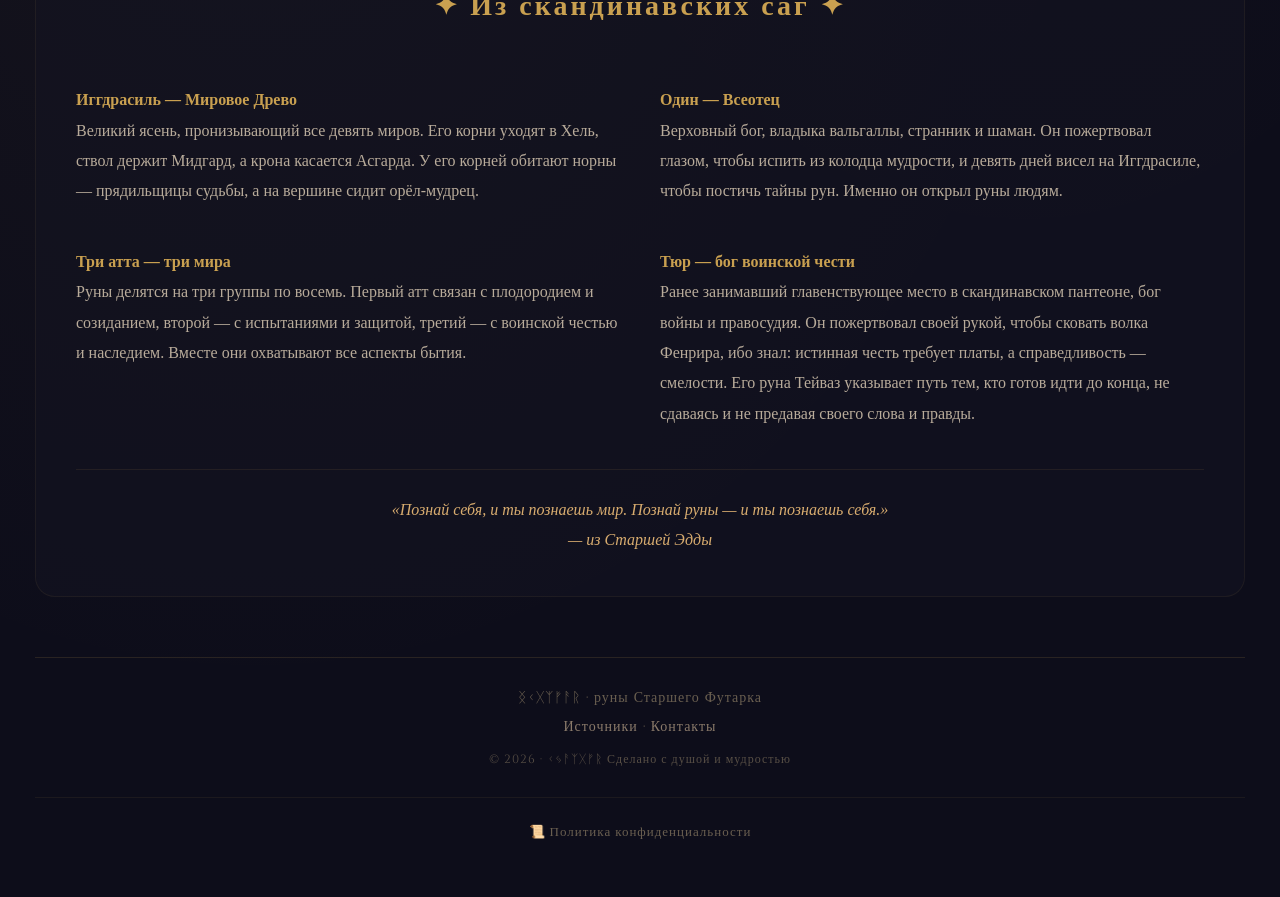
==== commit f4b26551: "Add files via upload" ====
--- a/index.html
+++ b/index.html
@@ -476,7 +476,7 @@
                     </span>
                 </a>
                 <a href="consultation.html" class="support-link" style="color: #c9a050; border-bottom-color: rgba(201,160,80,0.3);">
-                   ✦ Консультация 
+                   ✈️ Консультация 
                     <span class="tooltip">
                         <span class="rune-icon">ᚨ</span>
                         <span class="highlight">Консультация рунолога</span><br>
@@ -484,7 +484,7 @@
                     </span>
                 </a>
                 <a href="feedback.html" class="feedback-link">
-                    Обратная связь
+                   📧 Обратная связь
                     <span class="tooltip">
                         <span class="rune-icon">ᚨ</span>
                         <span class="highlight">Написать создателю</span><br>
@@ -500,7 +500,7 @@
                     </span>
                 </a>
                 <a href="support.html" class="support-link" style="color: #c9a050; border-bottom-color: rgba(201,160,80,0.3);">
-                    ✦ Поддержка
+                    ₽ Поддержка
                     <span class="tooltip">
                         <span class="rune-icon">ᛉ</span>
                         <span class="highlight">Поддержать создателя</span><br>
